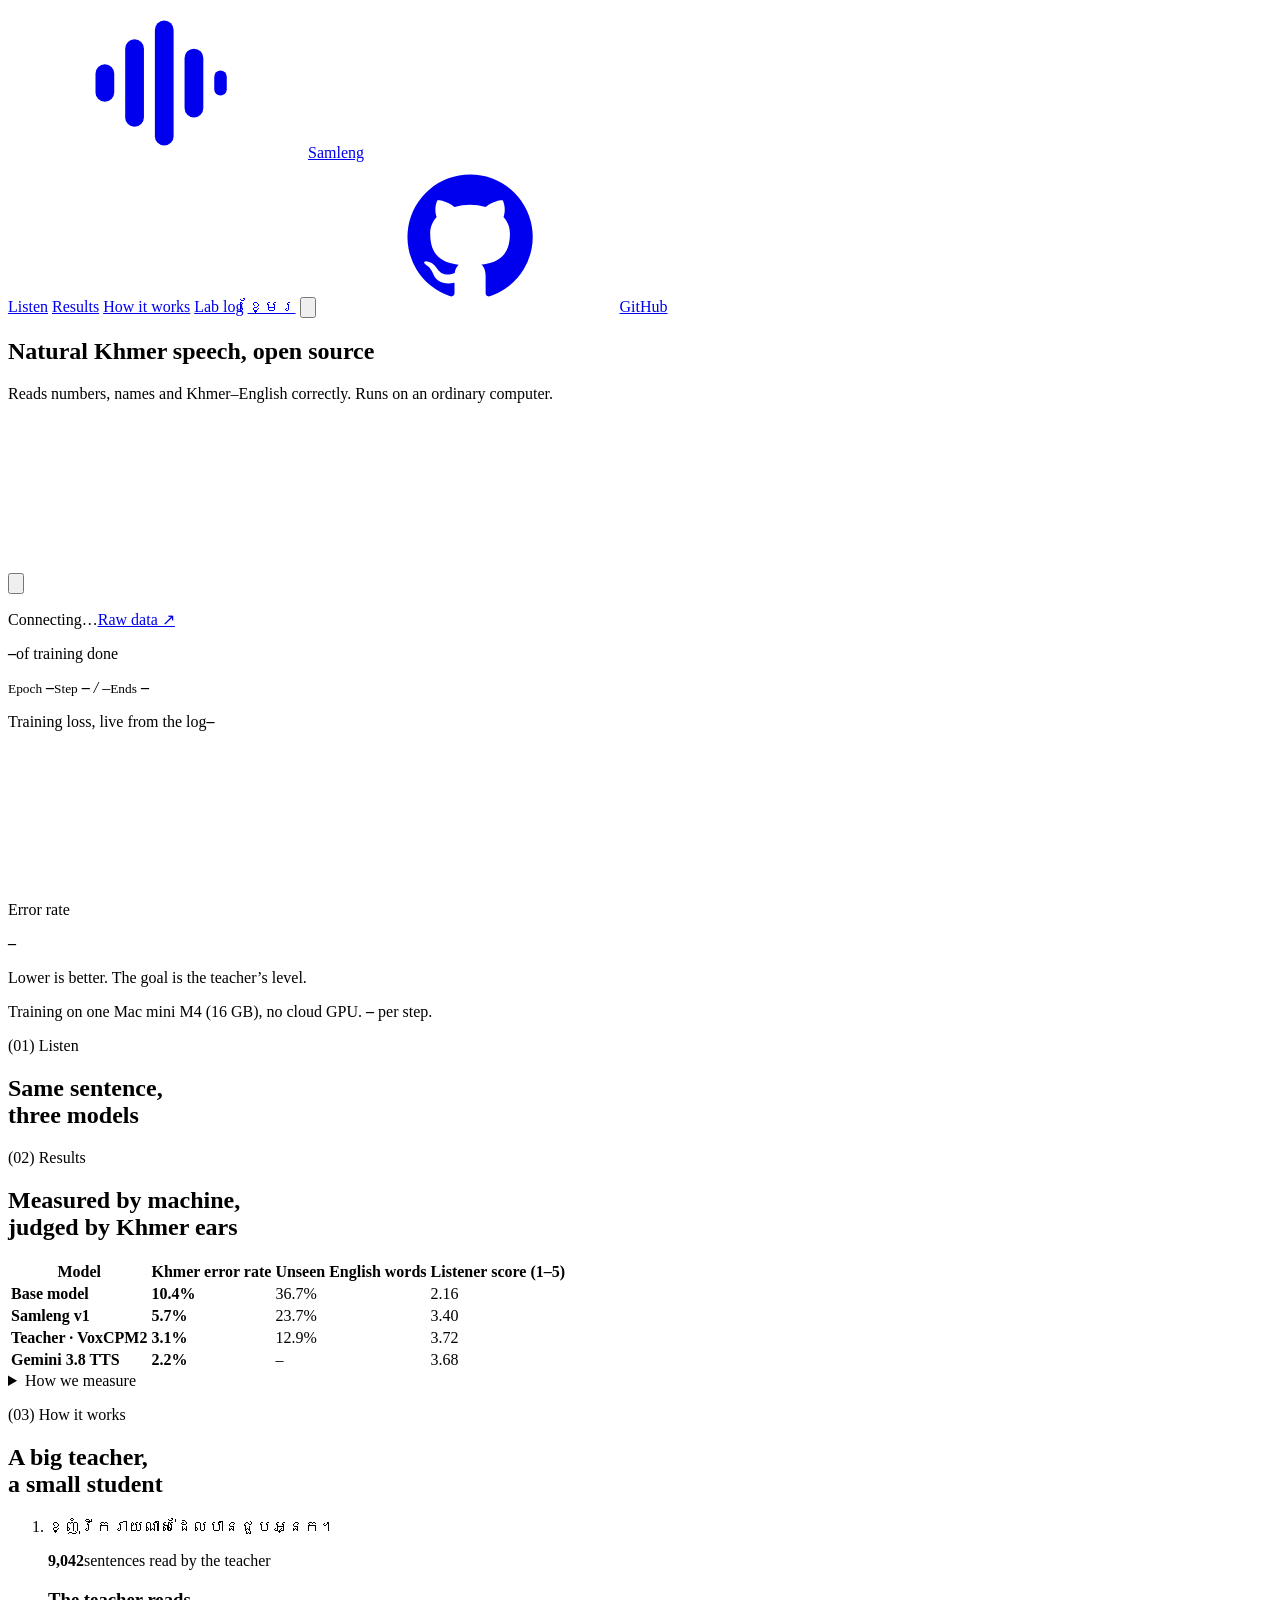
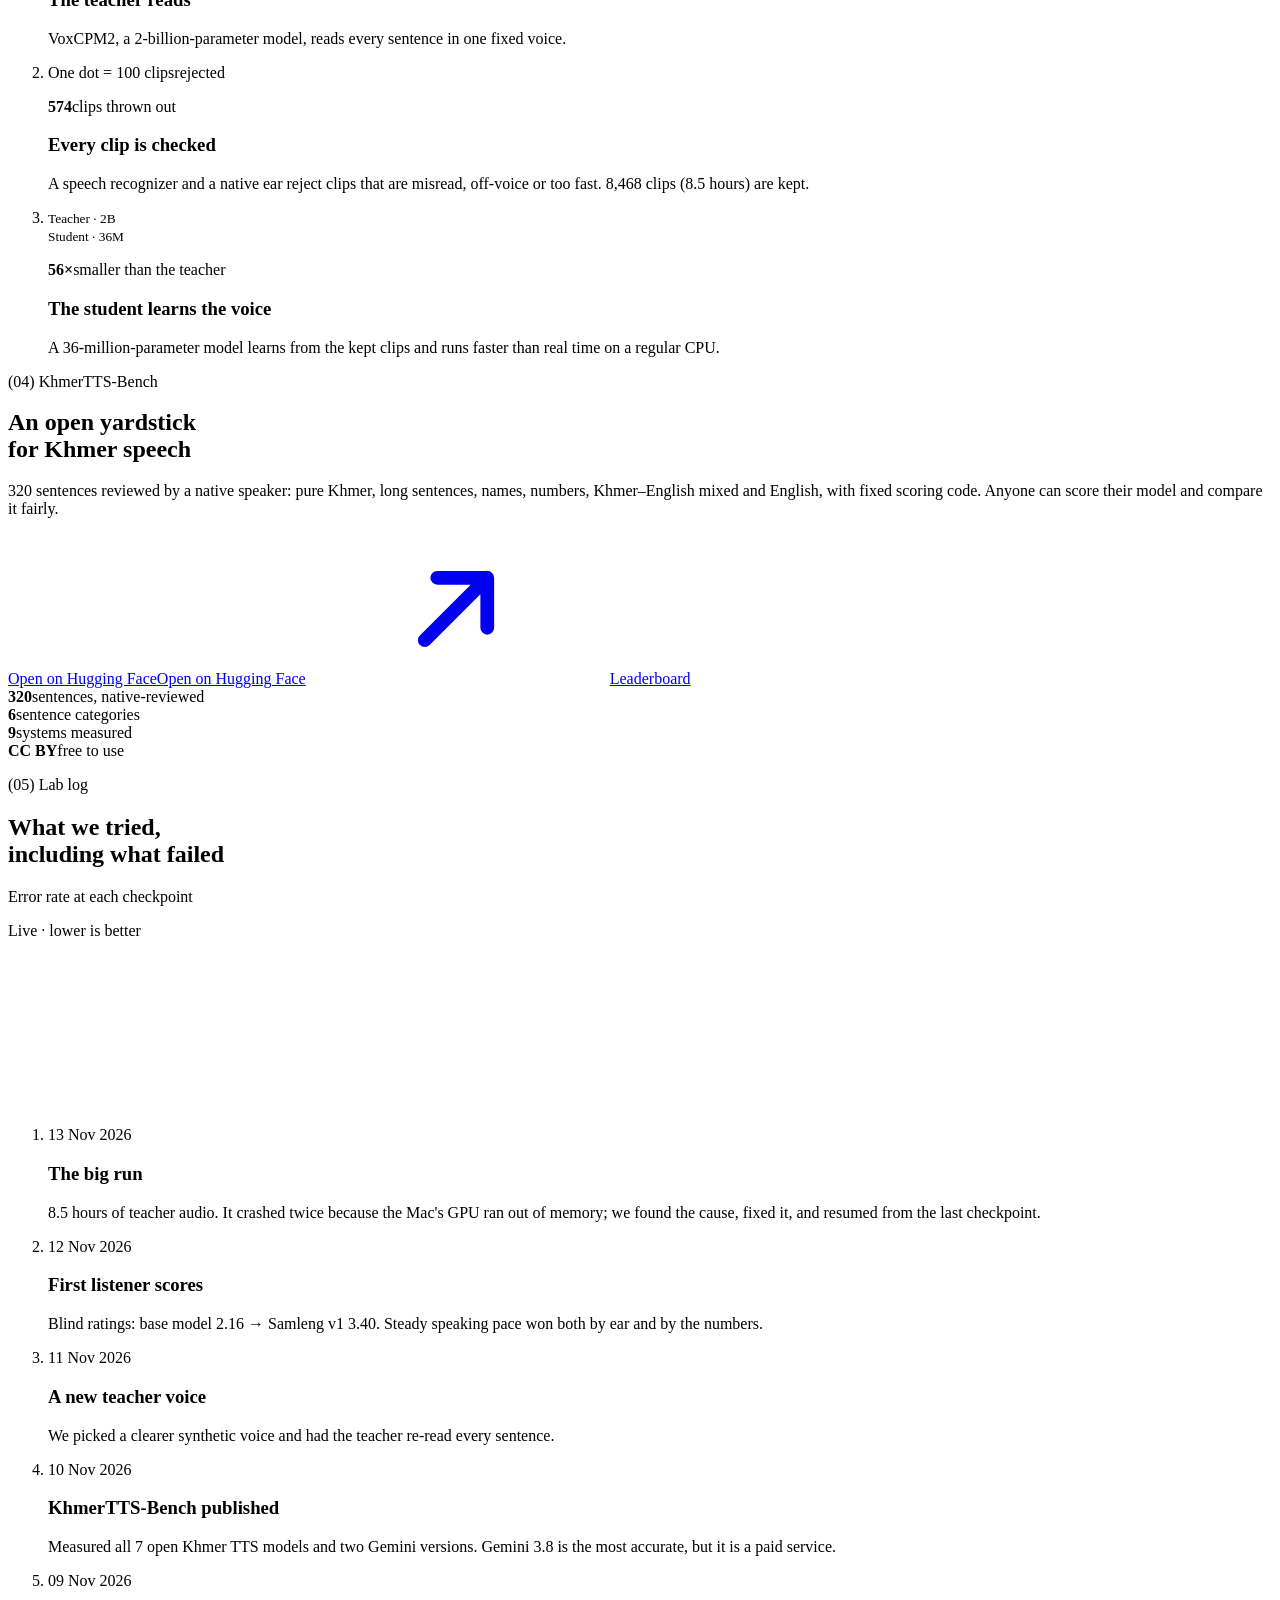
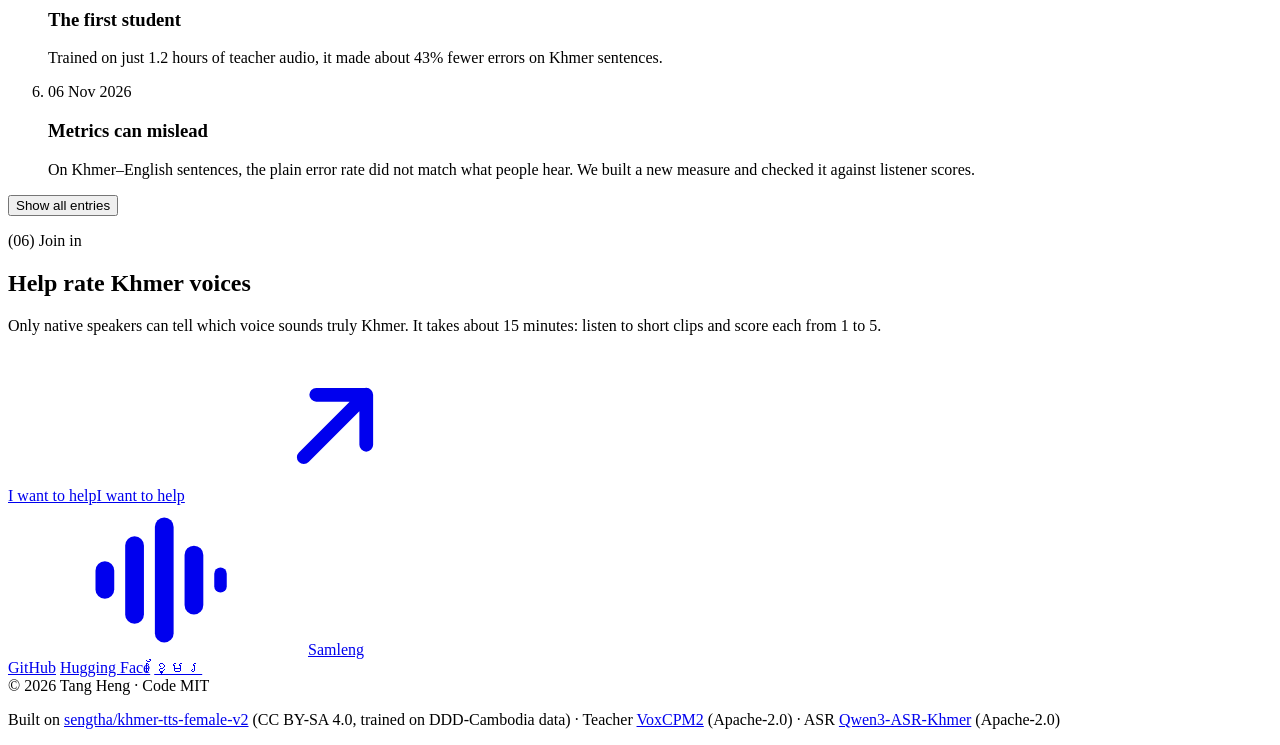
==== web/index.html @ 971cd3b6 "Lab log comes from the live status" ====
<!doctype html>
<html lang="en">
<head>
  <meta charset="utf-8">
  <meta name="viewport" content="width=device-width, initial-scale=1">
  <title>Samleng: open Khmer text-to-speech that sounds native</title>
  <meta name="description" content="Samleng is an open Khmer text-to-speech model that reads numbers, names and Khmer–English mixed sentences correctly, and runs on an ordinary computer. Watch it train live.">
  <meta name="color-scheme" content="light dark">
  <meta name="theme-color" media="(prefers-color-scheme: light)" content="#EEEBE5">
  <meta name="theme-color" media="(prefers-color-scheme: dark)" content="#0C0E16">
  <link rel="alternate" hreflang="km" href="/km">
  <link rel="alternate" hreflang="en" href="/">
  <meta property="og:type" content="website">
  <meta property="og:site_name" content="Samleng">
  <meta property="og:locale" content="en_US">
  <meta property="og:title" content="Samleng: open Khmer text-to-speech">
  <meta property="og:description" content="An open Khmer TTS model that gets numbers, names and Khmer–English mixing right. Watch it train live.">
  <link rel="icon" href="/favicon.svg" type="image/svg+xml">
  <link rel="preconnect" href="https://fonts.googleapis.com">
  <link rel="preconnect" href="https://fonts.gstatic.com" crossorigin>
  <link rel="stylesheet" href="https://fonts.googleapis.com/css2?family=Mona+Sans:wdth,wght@75..125,200..900&amp;family=Kantumruy+Pro:wght@300..700&amp;family=Koulen&amp;display=swap">
  <link rel="stylesheet" href="/styles.css">
</head>
<body data-theme="paper" data-lang="en" data-status="https://gist.githubusercontent.com/tangheng05/88470c558a887022f9c8f72951895528/raw/status.json">
<script>
  let saved = null;
  try { saved = localStorage.getItem("samleng-theme"); } catch (e) {}
  document.body.dataset.theme = saved || (matchMedia("(prefers-color-scheme: dark)").matches ? "night" : "paper");
</script>

<svg width="0" height="0" style="position:absolute" aria-hidden="true">
  <defs>
    <symbol id="mark" viewBox="0 0 24 24"><g fill="currentColor"><rect x="2" y="9" width="3" height="6" rx="1.5" /><rect x="6.75" y="5" width="3" height="14" rx="1.5" /><rect x="11.5" y="2" width="3" height="20" rx="1.5" /><rect x="16.25" y="6.5" width="3" height="11" rx="1.5" /><rect x="21" y="10" width="2" height="4" rx="1" /></g></symbol>
    <symbol id="gh" viewBox="0 0 24 24"><path fill="currentColor" d="M12 2a10 10 0 0 0-3.16 19.49c.5.09.68-.22.68-.48v-1.7c-2.78.6-3.37-1.34-3.37-1.34-.45-1.16-1.11-1.47-1.11-1.47-.91-.62.07-.6.07-.6 1 .07 1.53 1.03 1.53 1.03.9 1.52 2.34 1.08 2.91.83.09-.65.35-1.09.63-1.34-2.22-.25-4.55-1.11-4.55-4.94 0-1.09.39-1.98 1.03-2.68-.1-.25-.45-1.27.1-2.64 0 0 .84-.27 2.75 1.02a9.6 9.6 0 0 1 5 0c1.91-1.29 2.75-1.02 2.75-1.02.55 1.37.2 2.39.1 2.64.64.7 1.03 1.59 1.03 2.68 0 3.84-2.34 4.69-4.57 4.93.36.31.68.92.68 1.85v2.75c0 .27.18.58.69.48A10 10 0 0 0 12 2Z" /></symbol>
    <symbol id="down" viewBox="0 0 24 24"><path d="M12 5v14M6 13l6 6 6-6" fill="none" stroke="currentColor" stroke-width="2.2" stroke-linecap="round" stroke-linejoin="round" /></symbol>
    <symbol id="play" viewBox="0 0 16 16"><path d="M4 2.5v11l9.5-5.5z" fill="currentColor" /></symbol>
    <symbol id="arrow" viewBox="0 0 24 24"><path d="M7 17 17 7M9 7h8v8" fill="none" stroke="currentColor" stroke-width="2.2" stroke-linecap="round" stroke-linejoin="round" /></symbol>
  </defs>
</svg>

<section class="hero" id="top">
  <header class="hd wrap">
    <a class="brand" href="#top"><svg class="mark"><use href="#mark" /></svg>Samleng</a>
    <nav>
      <a class="u sec-link" href="#listen">Listen</a>
      <a class="u sec-link" href="#results">Results</a>
      <a class="u sec-link" href="#how">How it works</a>
      <a class="u sec-link" href="#log">Lab log</a>
      <a lang="km" hreflang="km" class="u lang" href="/km">ខ្មែរ</a>
      <button type="button" class="theme-btn" id="theme-btn" aria-label="Light / dark">
        <svg viewBox="0 0 24 24" aria-hidden="true">
          <mask id="moon-cut"><rect width="24" height="24" fill="#fff" /><circle class="cut" cx="25" cy="3" r="7" fill="#000" /></mask>
          <circle class="core" cx="12" cy="12" r="5" fill="currentColor" mask="url(#moon-cut)" />
          <g class="rays" stroke="currentColor" stroke-width="2" stroke-linecap="round"><path d="M12 1.8v2.2M12 20v2.2M1.8 12h2.2M20 12h2.2M4.8 4.8l1.5 1.5M17.7 17.7l1.5 1.5M4.8 19.2l1.5-1.5M17.7 6.3l1.5-1.5" /></g>
        </svg>
      </button>
      <a class="outline" href="https://github.com/tangheng05/samleng-tts" aria-label="GitHub"><svg><use href="#gh" /></svg><span>GitHub</span></a>
    </nav>
  </header>

  <div class="hero-body wrap grid">
    <div class="hero-copy">
      <h1 class="hero-h mask"><span class="in-mask">Natural Khmer speech, open&nbsp;source</span></h1>
      <p class="t-body rv" style="--dl:.25s">Reads numbers, names and Khmer–English correctly. Runs on an ordinary computer.</p>
      <canvas class="field rv" id="field" style="--dl:.35s" aria-hidden="true"></canvas>
      <div class="hp rv" id="hp" style="--dl:.4s">
        <button type="button" class="play" aria-label="Play the sample"><svg class="i-play" viewBox="0 0 16 16"><path d="M4 2.5v11l9.5-5.5z" fill="currentColor"/></svg><svg class="i-pause" viewBox="0 0 16 16"><path d="M4 2.5h3v11H4zm5 0h3v11H9z" fill="currentColor"/></svg></button>
        <div class="hp-main">
          <div class="wf" id="hp-wf"></div>
          <p class="hp-say" id="hp-say" lang="km"></p>
        </div>
      </div>
    </div>

    <aside class="run rv" style="--dl:.4s" aria-live="polite">
      <div class="run-top"><span class="state" data-s="idle" data-live="state">Connecting…</span><a class="updated" href="https://gist.github.com/tangheng05/88470c558a887022f9c8f72951895528/revisions" target="_blank" rel="noopener" title="Every published update, timestamped by GitHub"><span data-live="updated"></span><u>Raw data ↗</u></a></div>
      <p class="run-now" data-live="now" hidden></p>
      <p class="run-pct"><b data-live="pct">–</b><span>of training done</span></p>
      <div class="epochs" id="epochs" role="img" aria-label="Epochs"></div>
      <p class="run-line"><span><small>Epoch</small> <b data-live="epoch">–</b></span><span><small>Step</small> <b data-live="step">–</b><i> / <span data-live="total">–</span></i></span><span><small>Ends</small> <b data-live="finish">–</b></span></p>
      <div class="loss">
        <div class="loss-head"><span>Training loss, live from the log</span><b data-live="loss">–</b></div>
        <svg id="loss" aria-hidden="true"></svg>
      </div>
      <div class="gauge">
        <div class="gauge-head"><p class="gauge-title">Error rate</p><p class="gauge-val"><b data-live="err">–</b> <small data-live="errstep"></small></p></div>
        <div class="gauge-track" id="gauge"></div>
        <p class="gauge-note">Lower is better. The goal is the teacher’s level.</p>
      </div>
      <p class="run-machine">Training on one Mac mini M4 (16 GB), no cloud GPU. <b data-live="speed">–</b> per step.</p>
    </aside>
  </div>
</section>

<main>
  <section class="sec" id="listen">
    <div class="wrap">
      <header class="sec-head grid">
        <p class="sec-tag t-label rv">(01) Listen</p>
        <h2 class="t-h2 mask"><span class="in-mask">Same sentence,<br>three models</span></h2>
      </header>
      <div class="listen grid">
        <ol class="picks rv" id="picks"></ol>
        <div class="stage rv" style="--dl:.1s">
          <p class="say" id="say" lang="km"></p>
          <p class="say-en" id="say-en"></p>
          <div class="players" id="players"></div>
        </div>
      </div>
    </div>
  </section>

  <section class="sec" id="results">
    <div class="wrap">
      <header class="sec-head grid">
        <p class="sec-tag t-label rv">(02) Results</p>
        <h2 class="t-h2 mask"><span class="in-mask">Measured by machine,<br>judged by Khmer ears</span></h2>
      </header>
      <div class="results rv">
        <table class="rtable">
          <thead><tr><th>Model</th><th class="col-k">Khmer error rate</th><th>Unseen English words</th><th>Listener score (1–5)</th></tr></thead>
          <tbody>
            <tr><td class="sys"><b>Base model</b></td><td data-k="Khmer error rate"><div class="hbar"><b>10.4%</b><span><i style="--v:86.7"></i></span></div></td><td class="val" data-k="Unseen English words">36.7%</td><td class="val" data-k="Listener score">2.16</td></tr>
            <tr class="ours"><td class="sys"><b>Samleng v1</b></td><td data-k="Khmer error rate"><div class="hbar"><b>5.7%</b><span><i style="--v:47.5;--dl:.35s"></i></span></div></td><td class="val" data-k="Unseen English words">23.7%</td><td class="val" data-k="Listener score">3.40</td></tr>
            <tr><td class="sys"><b>Teacher · VoxCPM2</b></td><td data-k="Khmer error rate"><div class="hbar"><b>3.1%</b><span><i style="--v:25.8;--dl:.5s"></i></span></div></td><td class="val" data-k="Unseen English words">12.9%</td><td class="val" data-k="Listener score">3.72</td></tr>
            <tr><td class="sys"><b>Gemini 3.8 TTS</b></td><td data-k="Khmer error rate"><div class="hbar"><b>2.2%</b><span><i style="--v:18.3;--dl:.65s"></i></span></div></td><td class="val na" data-k="Unseen English words">–</td><td class="val" data-k="Listener score">3.68</td></tr>
          </tbody>
        </table>
        <details class="measure"><summary>How we measure</summary><ul class="notes-list">
          <li><b>Error rate</b><p class="t-small">Median share of characters the recognizer gets wrong. Scores move about 1 point by chance, so smaller gaps are not reported as real.</p></li>
          <li><b>Listener score</b><p class="t-small">Blind 1–5 ratings of 25 sentences. So far there is one rater (the author); we are recruiting more native listeners.</p></li>
          <li><b>Unseen English words</b><p class="t-small">Khmer sentences with English words the model never saw in training. Gemini reads raw text; the other models use our number and date front end.</p></li>
        </ul></details>
      </div>
    </div>
  </section>

  <section class="sec" id="how">
    <div class="wrap">
      <header class="sec-head grid">
        <p class="sec-tag t-label rv">(03) How it works</p>
        <h2 class="t-h2 mask"><span class="in-mask">A big teacher,<br>a small student</span></h2>
      </header>
      <ol class="steps grid">
        <li class="step rv">
          <div class="viz viz-read"><p lang="km">ខ្ញុំរីករាយណាស់ដែលបានជួបអ្នក។</p><span class="viz-arrow"></span><div class="viz-wave"><i style="height:22%"></i><i style="height:48%"></i><i style="height:70%"></i><i style="height:36%"></i><i style="height:90%"></i><i style="height:58%"></i><i style="height:30%"></i><i style="height:76%"></i><i style="height:100%"></i><i style="height:52%"></i><i style="height:82%"></i><i style="height:40%"></i><i style="height:64%"></i><i style="height:28%"></i><i style="height:86%"></i><i style="height:46%"></i><i style="height:72%"></i><i style="height:34%"></i><i style="height:56%"></i><i style="height:20%"></i><i style="height:60%"></i><i style="height:88%"></i><i style="height:42%"></i><i style="height:68%"></i><i style="height:26%"></i></div></div>
          <p class="fig"><b>9,042</b><span>sentences read by the teacher</span></p>
          <h3 class="t-h3">The teacher reads</h3>
          <p class="t-small">VoxCPM2, a 2-billion-parameter model, reads every sentence in one fixed voice.</p>
        </li>
        <li class="step rv" style="--dl:.1s">
          <div class="viz viz-check"><div class="dots"><i></i><i></i><i></i><i></i><i></i><i></i><i></i><i class="out"></i><i></i><i></i><i></i><i></i><i></i><i></i><i></i><i></i><i></i><i></i><i></i><i></i><i></i><i></i><i></i><i class="out"></i><i></i><i></i><i></i><i></i><i></i><i></i><i></i><i></i><i></i><i></i><i></i><i></i><i></i><i></i><i></i><i></i><i></i><i class="out"></i><i></i><i></i><i></i><i></i><i></i><i></i><i></i><i></i><i></i><i></i><i class="out"></i><i></i><i></i><i></i><i></i><i></i><i></i><i></i><i></i><i></i><i></i><i></i><i></i><i></i><i class="out"></i><i></i><i></i><i></i><i></i><i></i><i></i><i></i><i></i><i></i><i></i><i></i><i></i><i></i><i></i><i></i><i></i><i></i><i class="out"></i><i></i><i></i><i></i><i></i><i></i></div><p class="viz-key"><i></i>One dot = 100 clips<i class="out"></i>rejected</p></div>
          <p class="fig"><b>574</b><span>clips thrown out</span></p>
          <h3 class="t-h3">Every clip is checked</h3>
          <p class="t-small">A speech recognizer and a native ear reject clips that are misread, off-voice or too fast. 8,468 clips (8.5 hours) are kept.</p>
        </li>
        <li class="step rv" style="--dl:.2s">
          <div class="viz viz-size"><div><span class="big"></span><small>Teacher · 2B</small></div><div><span class="small"></span><small>Student · 36M</small></div></div>
          <p class="fig"><b>56×</b><span>smaller than the teacher</span></p>
          <h3 class="t-h3">The student learns the voice</h3>
          <p class="t-small">A 36-million-parameter model learns from the kept clips and runs faster than real time on a regular CPU.</p>
        </li>
      </ol>
    </div>
  </section>

  <section class="band" id="bench">
    <div class="wrap grid">
      <div class="band-head">
        <p class="t-label rv">(04) KhmerTTS-Bench</p>
        <h2 class="t-h2 mask" style="margin-top:18px"><span class="in-mask">An open yardstick<br>for Khmer speech</span></h2>
        <p class="t-body rv">320 sentences reviewed by a native speaker: pure Khmer, long sentences, names, numbers, Khmer–English mixed and English, with fixed scoring code. Anyone can score their model and compare it fairly.</p>
        <div class="band-act rv">
          <a class="btn" href="https://huggingface.co/datasets/hengthegoat/khmertts-bench-v1"><span class="roll"><span>Open on Hugging Face</span><span aria-hidden="true">Open on Hugging Face</span></span><svg><use href="#arrow" /></svg></a>
          <a class="btn ghost" href="https://github.com/tangheng05/samleng-tts#results">Leaderboard</a>
        </div>
      </div>
      <div class="stats rv">
        <div><b>320</b><span>sentences, native-reviewed</span></div>
        <div><b>6</b><span>sentence categories</span></div>
        <div><b>9</b><span>systems measured</span></div>
        <div><b>CC BY</b><span>free to use</span></div>
      </div>
    </div>
  </section>

  <section class="sec" id="log">
    <div class="wrap">
      <header class="sec-head grid">
        <p class="sec-tag t-label rv">(05) Lab log</p>
        <h2 class="t-h2 mask"><span class="in-mask">What we tried,<br>including what failed</span></h2>
      </header>
      <div class="history rv">
        <div class="history-head"><p class="history-title">Error rate at each checkpoint</p><p class="history-sub">Live · lower is better</p></div>
        <svg id="history" role="img" aria-label="Error rate by training step"></svg>
      </div>
      <ol class="log">
        <li class="rv"><time>13 Nov 2026</time><h3 class="t-h3">The big run</h3><p class="t-small">8.5 hours of teacher audio. It crashed twice because the Mac's GPU ran out of memory; we found the cause, fixed it, and resumed from the last checkpoint.</p></li>
        <li class="rv"><time>12 Nov 2026</time><h3 class="t-h3">First listener scores</h3><p class="t-small">Blind ratings: base model 2.16 → Samleng v1 3.40. Steady speaking pace won both by ear and by the numbers.</p></li>
        <li class="rv"><time>11 Nov 2026</time><h3 class="t-h3">A new teacher voice</h3><p class="t-small">We picked a clearer synthetic voice and had the teacher re-read every sentence.</p></li>
        <li class="rv"><time>10 Nov 2026</time><h3 class="t-h3">KhmerTTS-Bench published</h3><p class="t-small">Measured all 7 open Khmer TTS models and two Gemini versions. Gemini 3.8 is the most accurate, but it is a paid service.</p></li>
        <li class="rv"><time>09 Nov 2026</time><h3 class="t-h3">The first student</h3><p class="t-small">Trained on just 1.2 hours of teacher audio, it made about 43% fewer errors on Khmer sentences.</p></li>
        <li class="rv"><time>06 Nov 2026</time><h3 class="t-h3">Metrics can mislead</h3><p class="t-small">On Khmer–English sentences, the plain error rate did not match what people hear. We built a new measure and checked it against listener scores.</p></li>
      </ol>
      <button type="button" class="log-more" id="log-more">Show all entries</button>
    </div>
  </section>

  <section class="end wrap" id="help">
    <div class="end-panel rv">
      <p class="t-label">(06) Join in</p>
      <h2 class="t-h2">Help rate Khmer voices</h2>
      <p class="t-body">Only native speakers can tell which voice sounds truly Khmer. It takes about 15 minutes: listen to short clips and score each from 1 to 5.</p>
      <a class="btn" href="https://t.me/hengthegoat"><span class="roll"><span>I want to help</span><span aria-hidden="true">I want to help</span></span><svg><use href="#arrow" /></svg></a>
      <div class="end-wave" aria-hidden="true"><b style="height:40%;--d:0s"></b><b style="height:70%;--d:.3s"></b><b style="height:55%;--d:.6s"></b><b style="height:90%;--d:.2s"></b><b style="height:60%;--d:.5s"></b><b style="height:35%;--d:.8s"></b><b style="height:75%;--d:.1s"></b><b style="height:100%;--d:.4s"></b><b style="height:50%;--d:.7s"></b><b style="height:80%;--d:.25s"></b><b style="height:45%;--d:.55s"></b><b style="height:65%;--d:.15s"></b><b style="height:30%;--d:.45s"></b></div>
    </div>
  </section>
</main>

<footer class="ft wrap">
  <div class="ft-top">
    <a class="brand" href="#top"><svg class="mark"><use href="#mark" /></svg>Samleng</a>
    <nav>
      <a class="u" href="https://github.com/tangheng05/samleng-tts">GitHub</a>
      <a class="u" href="https://huggingface.co/datasets/hengthegoat/khmertts-bench-v1">Hugging Face</a>
      <a class="u" lang="km" href="/km">ខ្មែរ</a>
    </nav>
    <span class="t-small">© 2026 Tang Heng · Code MIT</span>
  </div>
  <p class="ft-credit">Built on <a class="u" href="https://huggingface.co/sengtha/khmer-tts-female-v2">sengtha/khmer-tts-female-v2</a> (CC BY-SA 4.0, trained on DDD-Cambodia data) · Teacher <a class="u" href="https://huggingface.co/openbmb/VoxCPM2">VoxCPM2</a> (Apache-2.0) · ASR <a class="u" href="https://huggingface.co/seanghay/Qwen3-ASR-0.6B-Khmer">Qwen3-ASR-Khmer</a> (Apache-2.0)</p>
</footer>

<script src="/site.js" defer></script>
</body>
</html>
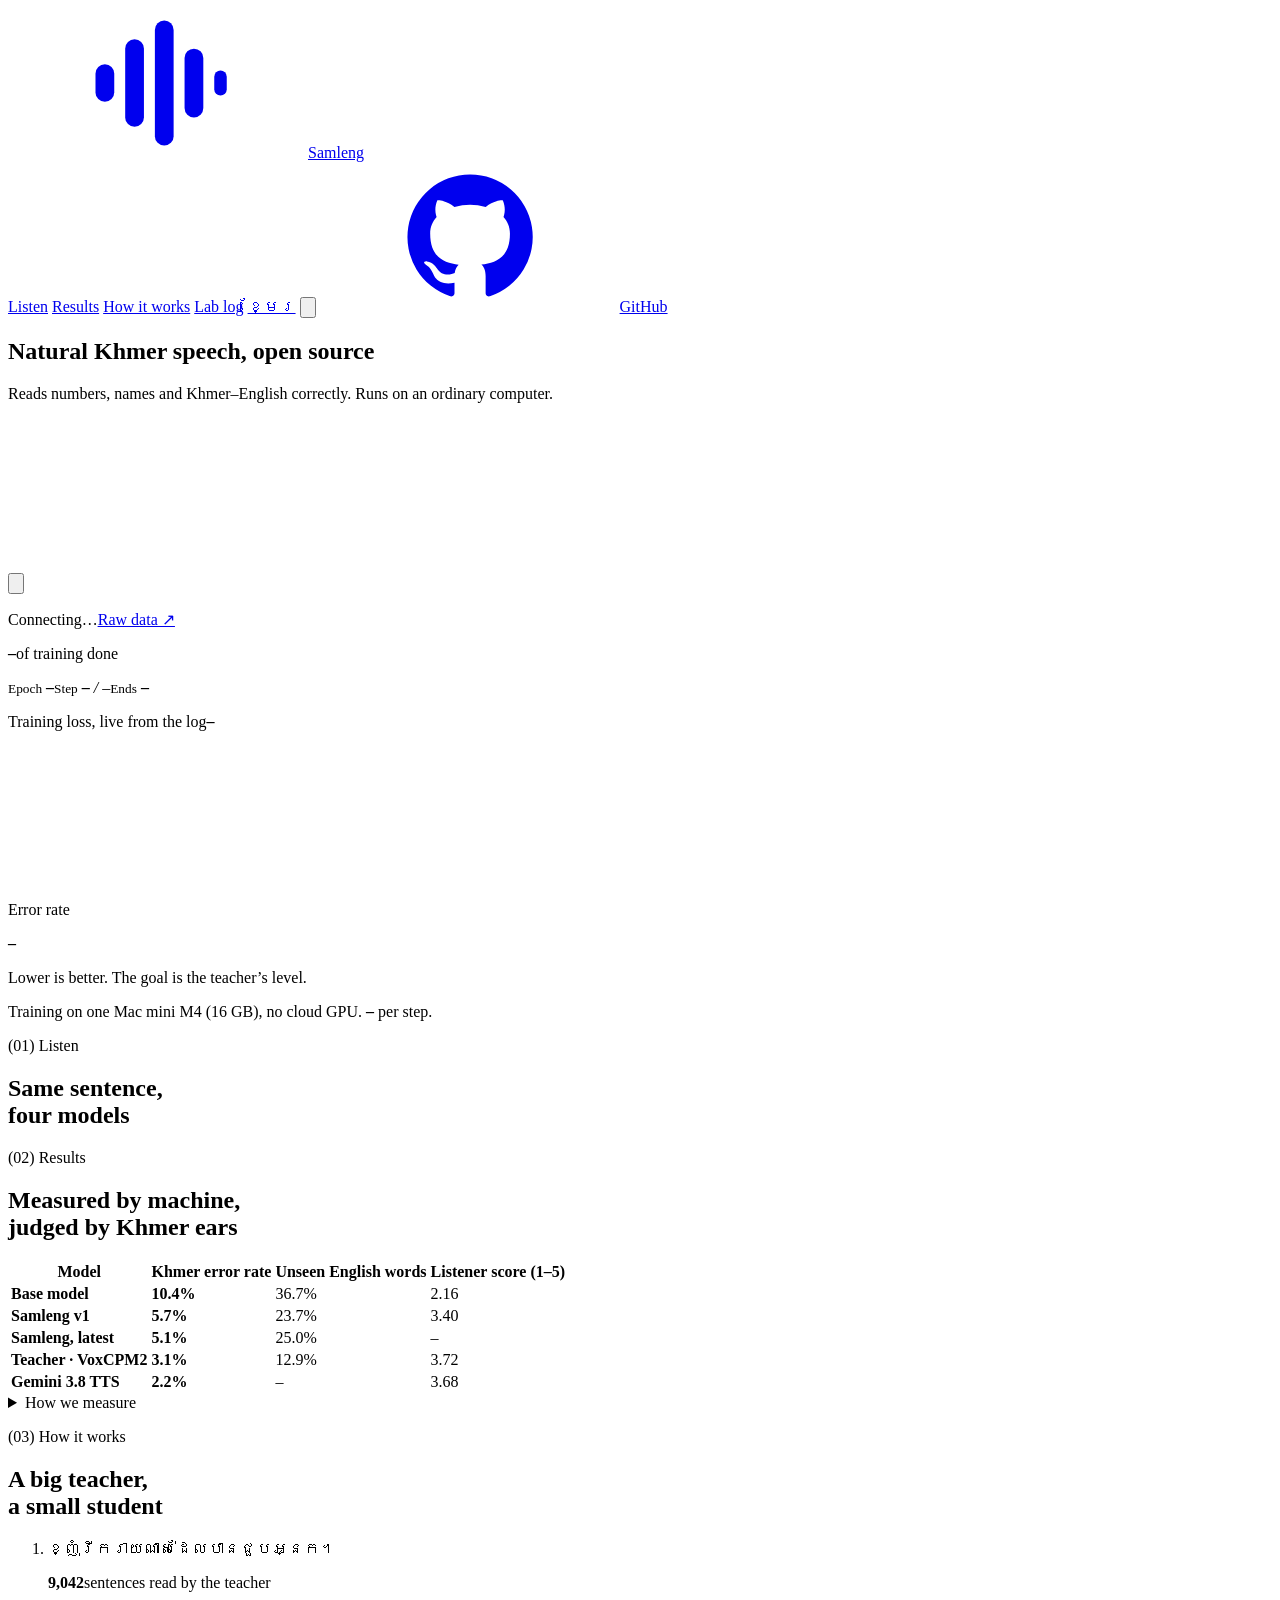
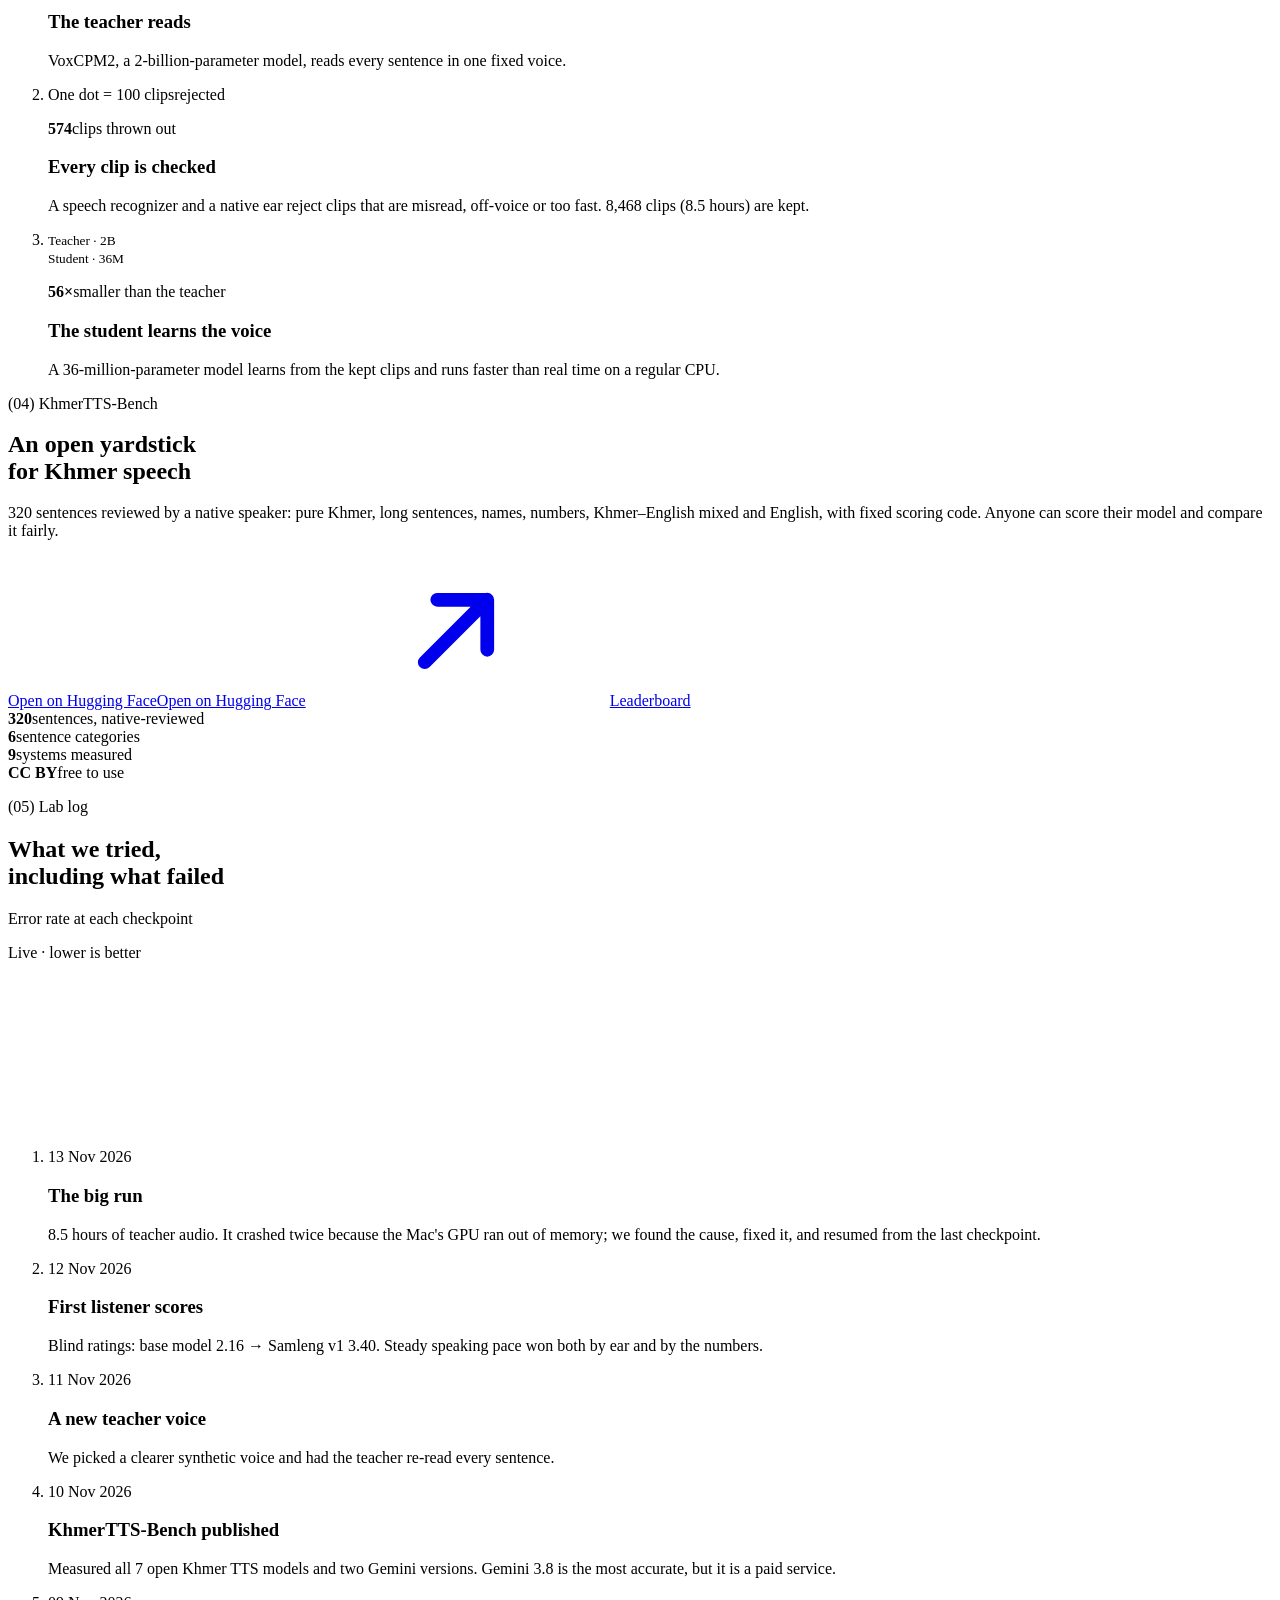
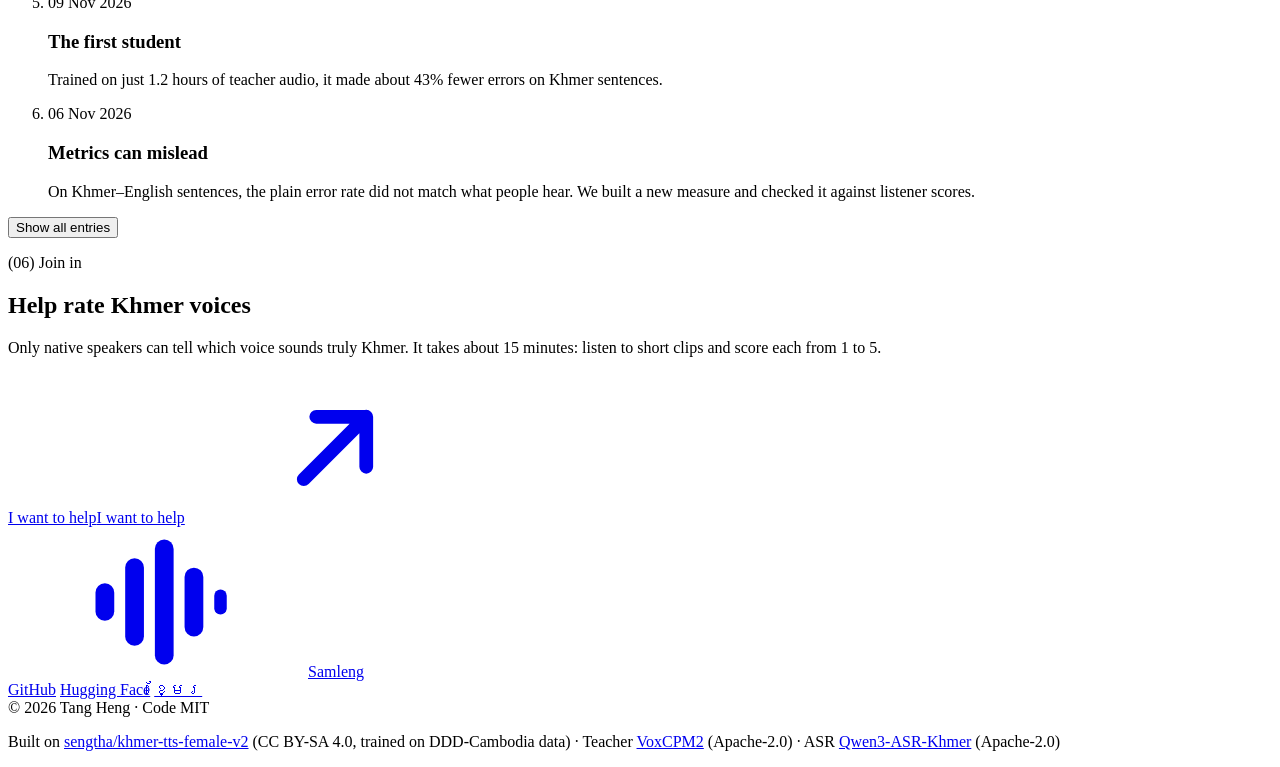
==== commit 692f08c4: "Site: add the latest model to results and samples" ====
--- a/web/index.html
+++ b/web/index.html
@@ -97,7 +97,7 @@
     <div class="wrap">
       <header class="sec-head grid">
         <p class="sec-tag t-label rv">(01) Listen</p>
-        <h2 class="t-h2 mask"><span class="in-mask">Same sentence,<br>three models</span></h2>
+        <h2 class="t-h2 mask"><span class="in-mask">Same sentence,<br>four models</span></h2>
       </header>
       <div class="listen grid">
         <ol class="picks rv" id="picks"></ol>
@@ -121,15 +121,17 @@
           <thead><tr><th>Model</th><th class="col-k">Khmer error rate</th><th>Unseen English words</th><th>Listener score (1–5)</th></tr></thead>
           <tbody>
             <tr><td class="sys"><b>Base model</b></td><td data-k="Khmer error rate"><div class="hbar"><b>10.4%</b><span><i style="--v:86.7"></i></span></div></td><td class="val" data-k="Unseen English words">36.7%</td><td class="val" data-k="Listener score">2.16</td></tr>
-            <tr class="ours"><td class="sys"><b>Samleng v1</b></td><td data-k="Khmer error rate"><div class="hbar"><b>5.7%</b><span><i style="--v:47.5;--dl:.35s"></i></span></div></td><td class="val" data-k="Unseen English words">23.7%</td><td class="val" data-k="Listener score">3.40</td></tr>
-            <tr><td class="sys"><b>Teacher · VoxCPM2</b></td><td data-k="Khmer error rate"><div class="hbar"><b>3.1%</b><span><i style="--v:25.8;--dl:.5s"></i></span></div></td><td class="val" data-k="Unseen English words">12.9%</td><td class="val" data-k="Listener score">3.72</td></tr>
-            <tr><td class="sys"><b>Gemini 3.8 TTS</b></td><td data-k="Khmer error rate"><div class="hbar"><b>2.2%</b><span><i style="--v:18.3;--dl:.65s"></i></span></div></td><td class="val na" data-k="Unseen English words">–</td><td class="val" data-k="Listener score">3.68</td></tr>
+            <tr><td class="sys"><b>Samleng v1</b></td><td data-k="Khmer error rate"><div class="hbar"><b>5.7%</b><span><i style="--v:47.5;--dl:.35s"></i></span></div></td><td class="val" data-k="Unseen English words">23.7%</td><td class="val" data-k="Listener score">3.40</td></tr>
+            <tr class="ours"><td class="sys"><b>Samleng, latest</b></td><td data-k="Khmer error rate"><div class="hbar"><b>5.1%</b><span><i style="--v:42.5;--dl:.45s"></i></span></div></td><td class="val" data-k="Unseen English words">25.0%</td><td class="val na" data-k="Listener score">–</td></tr>
+            <tr><td class="sys"><b>Teacher · VoxCPM2</b></td><td data-k="Khmer error rate"><div class="hbar"><b>3.1%</b><span><i style="--v:25.8;--dl:.55s"></i></span></div></td><td class="val" data-k="Unseen English words">12.9%</td><td class="val" data-k="Listener score">3.72</td></tr>
+            <tr><td class="sys"><b>Gemini 3.8 TTS</b></td><td data-k="Khmer error rate"><div class="hbar"><b>2.2%</b><span><i style="--v:18.3;--dl:.7s"></i></span></div></td><td class="val na" data-k="Unseen English words">–</td><td class="val" data-k="Listener score">3.68</td></tr>
           </tbody>
         </table>
         <details class="measure"><summary>How we measure</summary><ul class="notes-list">
           <li><b>Error rate</b><p class="t-small">Median share of characters the recognizer gets wrong. Scores move about 1 point by chance, so smaller gaps are not reported as real.</p></li>
           <li><b>Listener score</b><p class="t-small">Blind 1–5 ratings of 25 sentences. So far there is one rater (the author); we are recruiting more native listeners.</p></li>
           <li><b>Unseen English words</b><p class="t-small">Khmer sentences with English words the model never saw in training. Gemini reads raw text; the other models use our number and date front end.</p></li>
+          <li><b>Samleng, latest</b><p class="t-small">Our current best: the new calm voice, still in training (24 Nov 2026). Not yet in the blind listener ratings.</p></li>
         </ul></details>
       </div>
     </div>
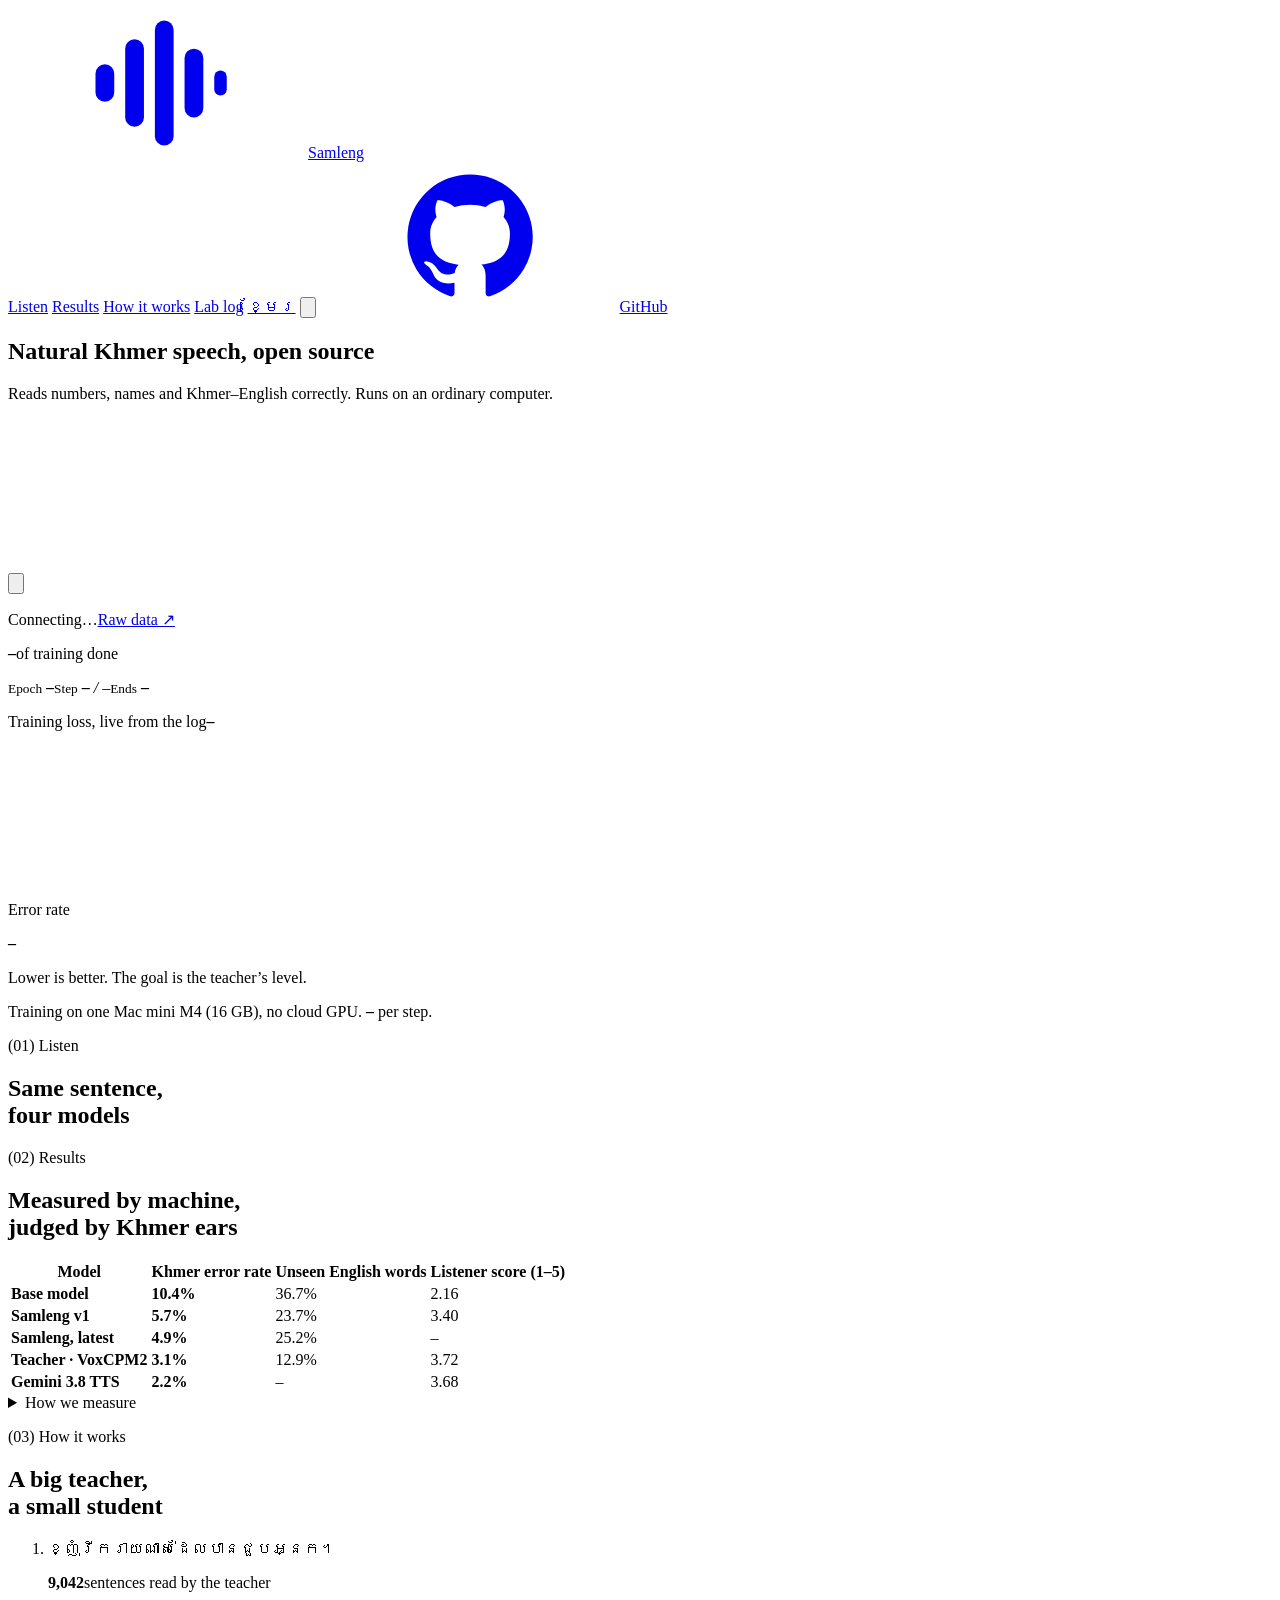
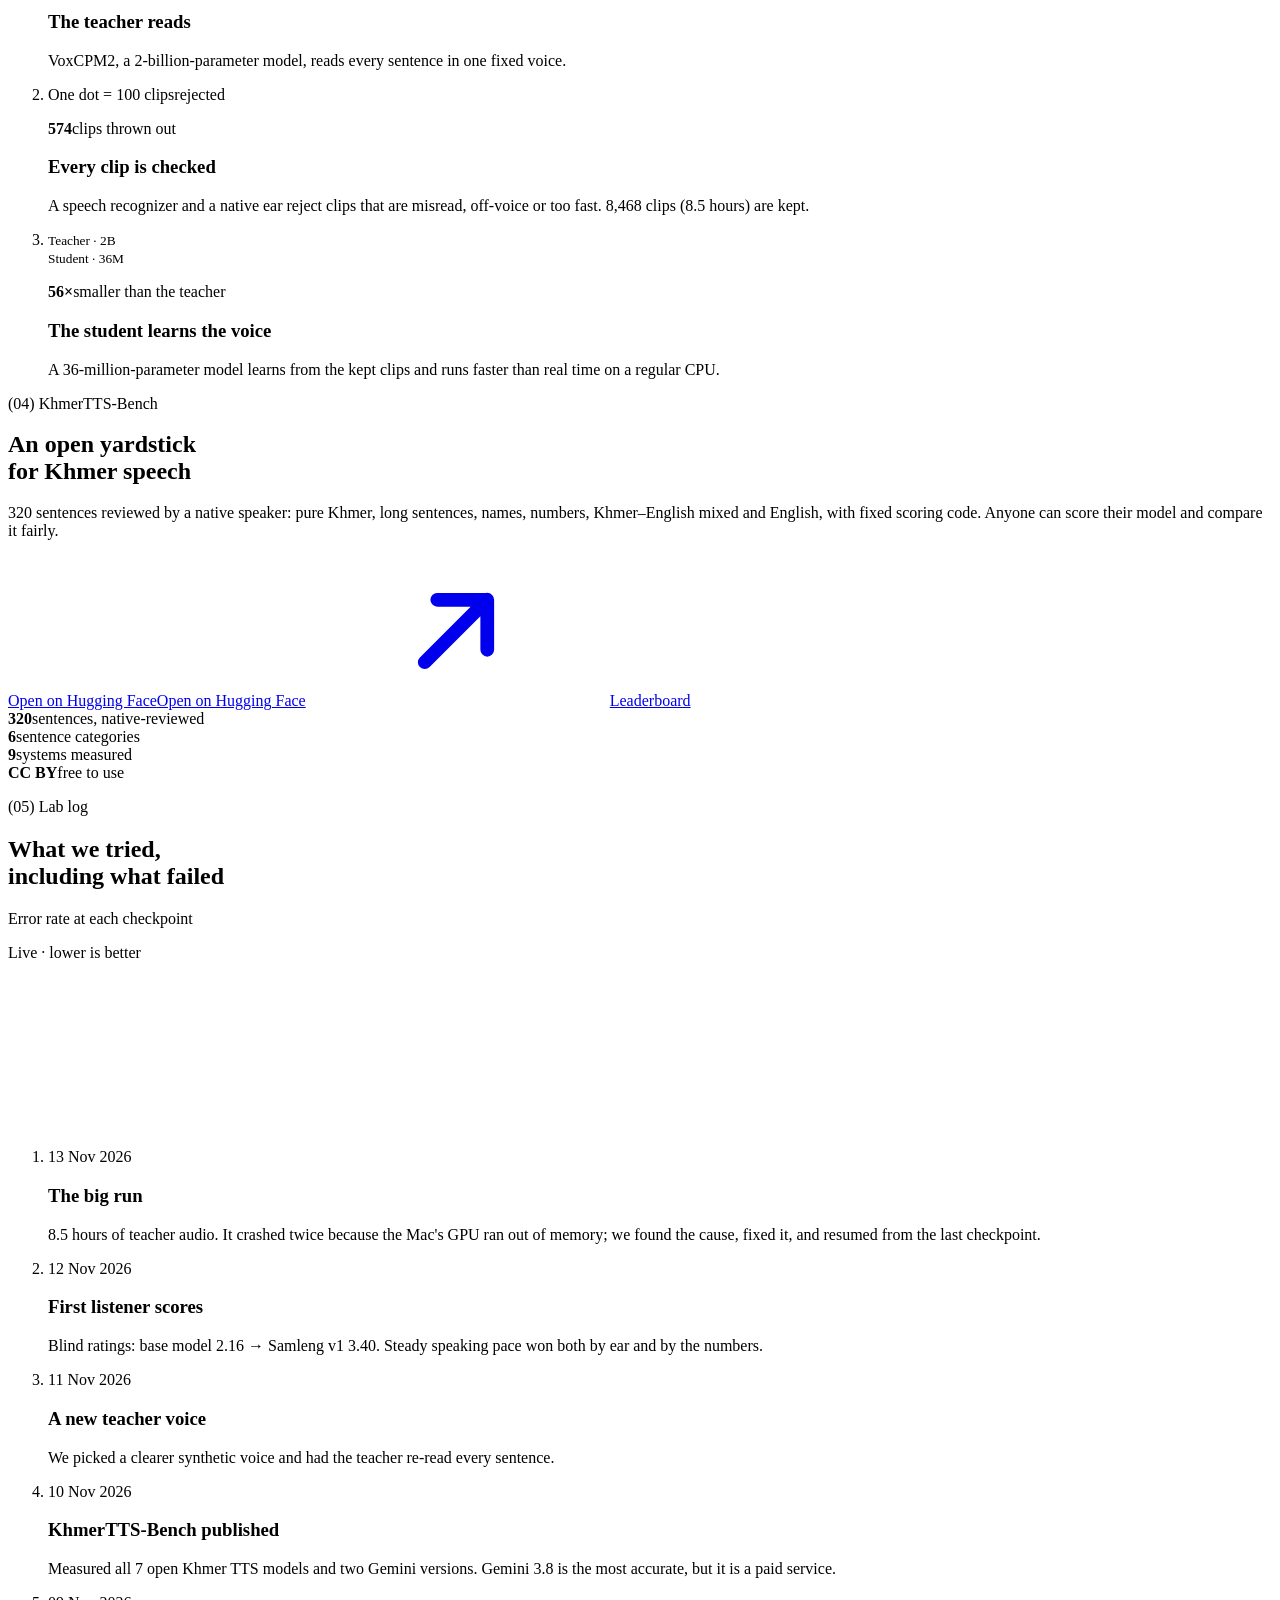
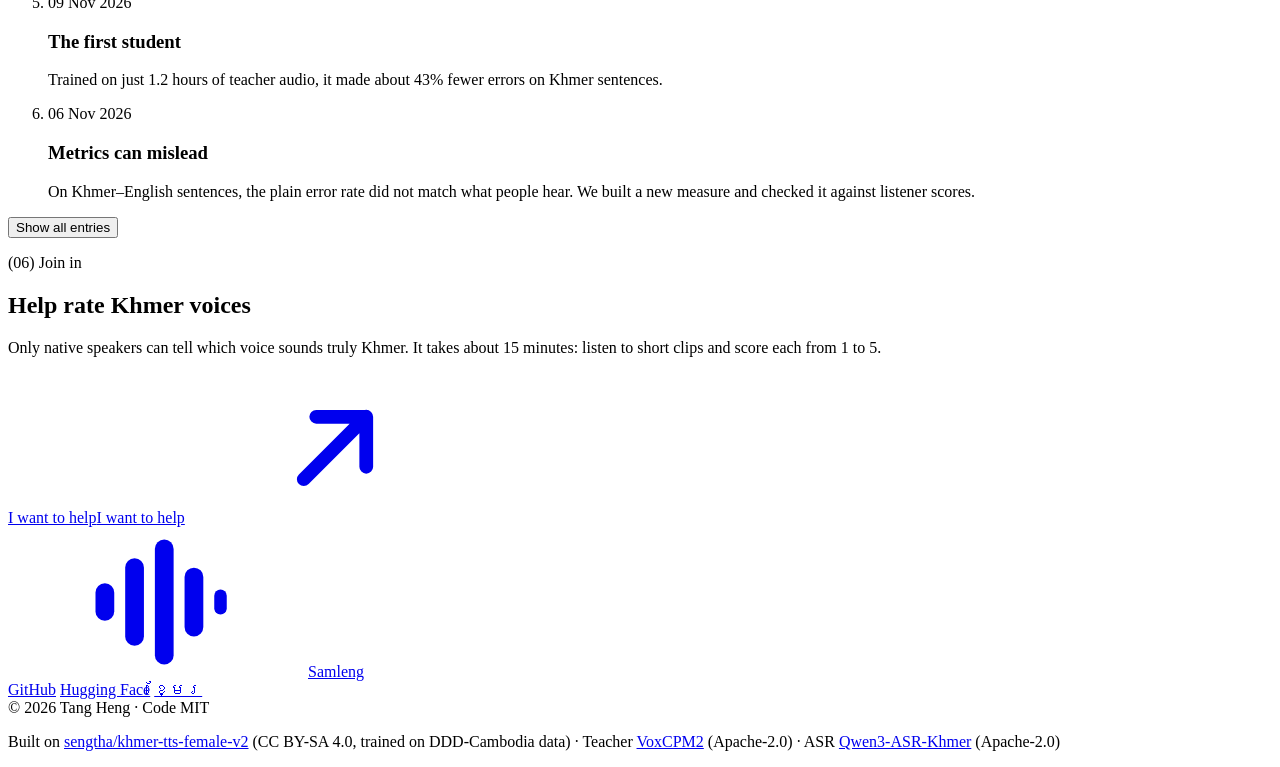
==== commit e2dc8e12: "Site: new best models update the log and results by themselves" ====
--- a/web/index.html
+++ b/web/index.html
@@ -122,7 +122,7 @@
           <tbody>
             <tr><td class="sys"><b>Base model</b></td><td data-k="Khmer error rate"><div class="hbar"><b>10.4%</b><span><i style="--v:86.7"></i></span></div></td><td class="val" data-k="Unseen English words">36.7%</td><td class="val" data-k="Listener score">2.16</td></tr>
             <tr><td class="sys"><b>Samleng v1</b></td><td data-k="Khmer error rate"><div class="hbar"><b>5.7%</b><span><i style="--v:47.5;--dl:.35s"></i></span></div></td><td class="val" data-k="Unseen English words">23.7%</td><td class="val" data-k="Listener score">3.40</td></tr>
-            <tr class="ours"><td class="sys"><b>Samleng, latest</b></td><td data-k="Khmer error rate"><div class="hbar"><b>5.1%</b><span><i style="--v:42.5;--dl:.45s"></i></span></div></td><td class="val" data-k="Unseen English words">25.0%</td><td class="val na" data-k="Listener score">–</td></tr>
+            <tr class="ours"><td class="sys"><b>Samleng, latest</b></td><td data-k="Khmer error rate"><div class="hbar"><b data-live="champ-all">4.9%</b><span><i data-live="champ-bar" style="--v:40.8;--dl:.45s"></i></span></div></td><td class="val" data-k="Unseen English words" data-live="champ-unseen">25.2%</td><td class="val na" data-k="Listener score">–</td></tr>
             <tr><td class="sys"><b>Teacher · VoxCPM2</b></td><td data-k="Khmer error rate"><div class="hbar"><b>3.1%</b><span><i style="--v:25.8;--dl:.55s"></i></span></div></td><td class="val" data-k="Unseen English words">12.9%</td><td class="val" data-k="Listener score">3.72</td></tr>
             <tr><td class="sys"><b>Gemini 3.8 TTS</b></td><td data-k="Khmer error rate"><div class="hbar"><b>2.2%</b><span><i style="--v:18.3;--dl:.7s"></i></span></div></td><td class="val na" data-k="Unseen English words">–</td><td class="val" data-k="Listener score">3.68</td></tr>
           </tbody>
@@ -131,7 +131,7 @@
           <li><b>Error rate</b><p class="t-small">Median share of characters the recognizer gets wrong. Scores move about 1 point by chance, so smaller gaps are not reported as real.</p></li>
           <li><b>Listener score</b><p class="t-small">Blind 1–5 ratings of 25 sentences. So far there is one rater (the author); we are recruiting more native listeners.</p></li>
           <li><b>Unseen English words</b><p class="t-small">Khmer sentences with English words the model never saw in training. Gemini reads raw text; the other models use our number and date front end.</p></li>
-          <li><b>Samleng, latest</b><p class="t-small">Our current best: the new calm voice, still in training (24 Nov 2026). Not yet in the blind listener ratings.</p></li>
+          <li><b>Samleng, latest</b><p class="t-small">Our current best: the new calm voice, still in training (<span data-live="champ-date">26 Nov 2026</span>). Not yet in the blind listener ratings.</p></li>
         </ul></details>
       </div>
     </div>
